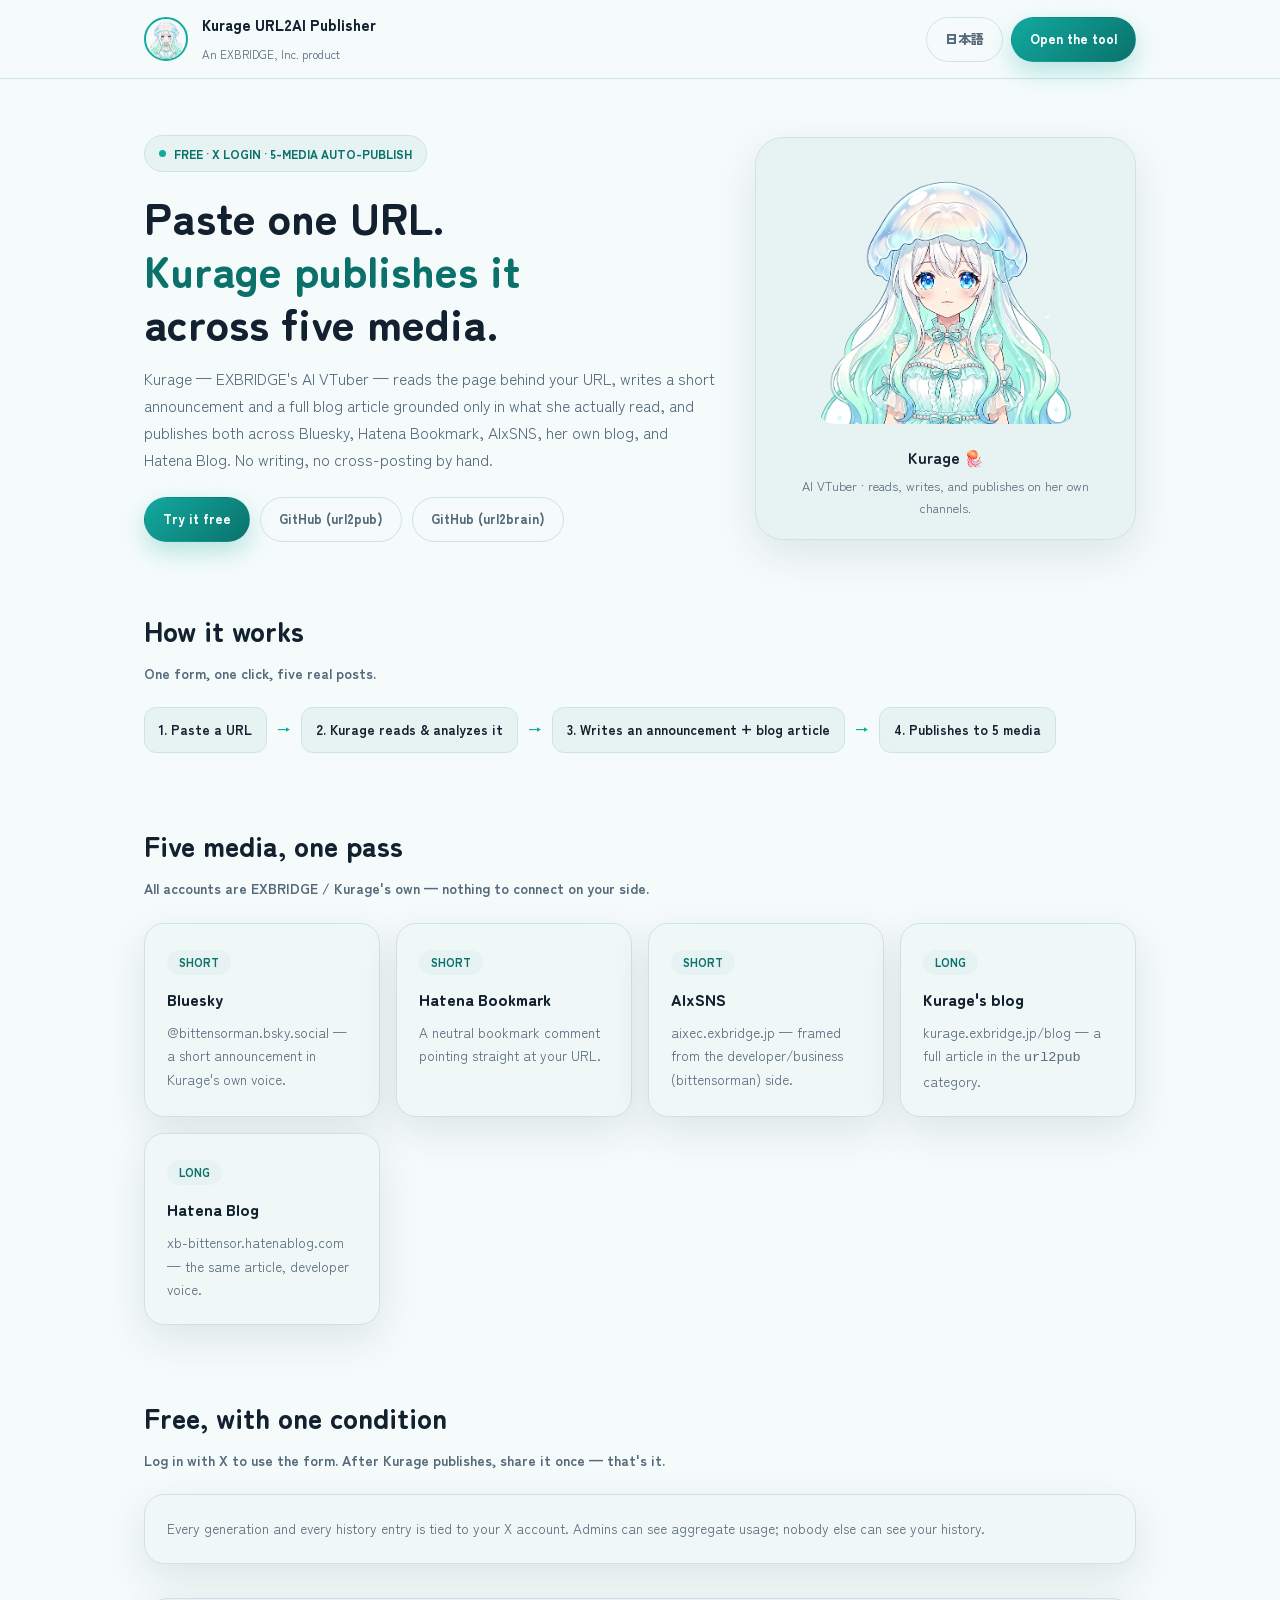
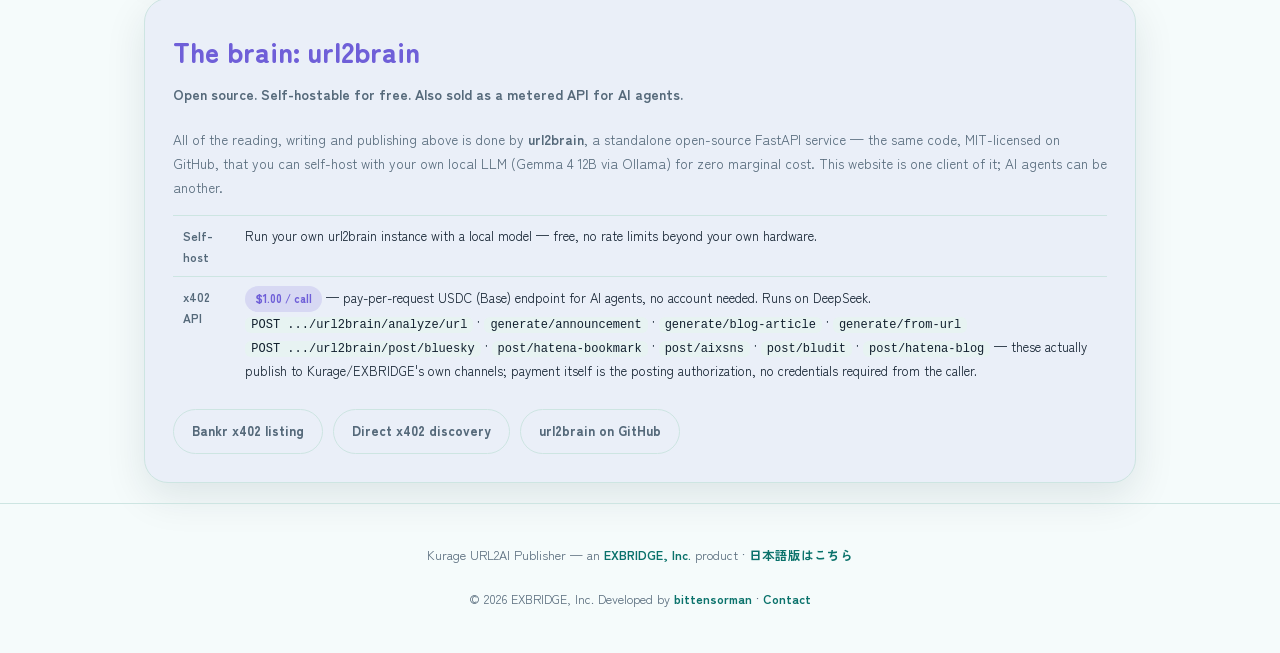
==== public/index.html @ a33895b3 "url2pub: index.phpをurl2pub.phpに改名し、index.html/url2pub.htmlをプロジェクト説明ページに アプリ本体(旧index.php)をurl2pub.ph" ====
<!doctype html>
<html lang="en">
<head>
<meta charset="utf-8">
<meta name="viewport" content="width=device-width, initial-scale=1">
<title>Kurage URL2AI Publisher — Kurage reads a URL and publishes it across 5 media</title>
<meta name="description" content="Paste one URL. Kurage, an AI VTuber, reads it, writes an announcement and a blog article, and auto-publishes them across 5 media — Bluesky, Hatena Bookmark, AIxSNS, Kurage's blog, Hatena Blog. Free with X login. The brain behind it, url2brain, is open source and also sold as a $1/call x402 API for AI agents.">
<meta name="robots" content="index,follow">
<meta name="author" content="EXBRIDGE, Inc.">
<link rel="canonical" href="https://url2ai.exbridge.jp/">
<link rel="alternate" hreflang="ja" href="https://url2ai.exbridge.jp/url2pub.html">
<link rel="icon" href="assets/kurage_avatar_square.png" type="image/png">
<meta property="og:type" content="website">
<meta property="og:site_name" content="Kurage URL2AI Publisher">
<meta property="og:title" content="Kurage URL2AI Publisher — one URL in, five media out">
<meta property="og:description" content="Kurage reads a URL, writes an announcement and a blog article, and auto-publishes across Bluesky, Hatena Bookmark, AIxSNS, her own blog, and Hatena Blog.">
<meta property="og:url" content="https://url2ai.exbridge.jp/">
<meta property="og:image" content="https://url2ai.exbridge.jp/assets/ogp.png">
<meta property="og:image:width" content="1200">
<meta property="og:image:height" content="630">
<meta property="og:locale" content="en_US">
<meta name="twitter:card" content="summary_large_image">
<meta name="twitter:title" content="Kurage URL2AI Publisher">
<meta name="twitter:description" content="One URL in, five media out — written and published by Kurage.">
<meta name="twitter:image" content="https://url2ai.exbridge.jp/assets/ogp.png">
<script type="application/ld+json">
{
  "@context": "https://schema.org",
  "@type": "WebApplication",
  "name": "Kurage URL2AI Publisher",
  "url": "https://url2ai.exbridge.jp/",
  "applicationCategory": "BusinessApplication",
  "operatingSystem": "Web",
  "description": "Paste a URL and get an AI-written announcement and blog article, auto-published across 5 media.",
  "offers": { "@type": "Offer", "price": "0", "priceCurrency": "USD" },
  "provider": { "@type": "Organization", "name": "EXBRIDGE, Inc.", "url": "https://exbridge.jp/" }
}
</script>
<link rel="preconnect" href="https://fonts.googleapis.com">
<link rel="preconnect" href="https://fonts.gstatic.com" crossorigin>
<link href="https://fonts.googleapis.com/css2?family=Zen+Maru+Gothic:wght@500;700;900&family=Zen+Kaku+Gothic+New:wght@400;500;700&display=swap" rel="stylesheet">
<style>
:root {
  --abyss: #12202f; --abyss-soft: #55697a; --foam: #f5fbfb; --panel: #e7f3f2;
  --panel-line: #cde5e2; --teal: #12a99f; --teal-deep: #0a726b; --violet: #6f5fd8;
  --shadow: 0 14px 40px rgba(10, 40, 45, .10);
}
@media (prefers-color-scheme: dark) {
  :root { --abyss: #eaf3f3; --abyss-soft: #9fb3ba; --foam: #0c1720; --panel: #12242a;
    --panel-line: #1f3a3f; --teal: #2bd4c6; --teal-deep: #1c9e93; --violet: #9186ea;
    --shadow: 0 14px 40px rgba(0,0,0,.38); }
}
:root[data-theme="dark"] { --abyss: #eaf3f3; --abyss-soft: #9fb3ba; --foam: #0c1720; --panel: #12242a;
  --panel-line: #1f3a3f; --teal: #2bd4c6; --teal-deep: #1c9e93; --violet: #9186ea; --shadow: 0 14px 40px rgba(0,0,0,.38); }
:root[data-theme="light"] { --abyss: #12202f; --abyss-soft: #55697a; --foam: #f5fbfb; --panel: #e7f3f2;
  --panel-line: #cde5e2; --teal: #12a99f; --teal-deep: #0a726b; --violet: #6f5fd8; --shadow: 0 14px 40px rgba(10,40,45,.10); }
* { box-sizing: border-box; margin: 0; padding: 0; }
html { scroll-behavior: smooth; }
body { color: var(--abyss); font-family: "Zen Kaku Gothic New", -apple-system, "Segoe UI", sans-serif;
  background: var(--foam); min-height: 100vh; line-height: 1.75; }
a { color: var(--teal-deep); text-decoration: none; }
a:hover { color: var(--teal); }
h1, h2, h3, .display { font-family: "Zen Maru Gothic", "Zen Kaku Gothic New", sans-serif; text-wrap: balance; }
img { max-width: 100%; }
.wrap { max-width: 1040px; margin: 0 auto; padding: 0 24px; }
header.site { position: sticky; top: 0; z-index: 40; background: color-mix(in srgb, var(--foam) 88%, transparent);
  backdrop-filter: blur(16px); border-bottom: 1px solid var(--panel-line); }
header.site .wrap { display: flex; align-items: center; gap: 16px; padding: 12px 24px; }
.hbrand { display: flex; gap: 14px; align-items: center; }
.avatar-ring { width: 44px; height: 44px; border-radius: 50%; overflow: hidden; border: 2px solid var(--teal); flex-shrink: 0; }
.avatar-ring img { width: 100%; height: 100%; object-fit: cover; object-position: 50% 15%; }
.hbrand strong { font-size: 15px; font-weight: 900; display: block; }
.hbrand span { font-size: 11.5px; color: var(--abyss-soft); }
.hnav { display: flex; gap: 8px; align-items: center; margin-left: auto; }
.btn { border-radius: 999px; padding: 10px 18px; font-weight: 900; font-size: 13px; display: inline-flex;
  align-items: center; gap: 7px; border: 1.5px solid transparent; cursor: pointer; }
.btn-primary { background: linear-gradient(135deg, var(--teal), var(--teal-deep)); color: #fff;
  box-shadow: 0 10px 24px rgba(18,169,159,.28); }
.btn-ghost { background: transparent; border-color: var(--panel-line); color: var(--abyss-soft); }
.hero { padding: 56px 0 30px; display: grid; grid-template-columns: 1.2fr .8fr; gap: 40px; align-items: center; }
.eyebrow { display: inline-flex; align-items: center; gap: 8px; background: var(--panel); border: 1.5px solid var(--panel-line);
  border-radius: 999px; padding: 7px 14px; font-size: 12px; font-weight: 900; color: var(--teal-deep); margin-bottom: 18px; }
.dot { width: 7px; height: 7px; border-radius: 50%; background: var(--teal); animation: pulse 2s infinite; }
@keyframes pulse { 0%,100% { opacity: 1; transform: scale(1);} 50% { opacity: .5; transform: scale(.8);} }
h1 { font-size: clamp(28px, 4.2vw, 44px); font-weight: 900; line-height: 1.2; margin-bottom: 16px; }
h1 em { font-style: normal; color: var(--teal-deep); }
.lead { font-size: 15.5px; color: var(--abyss-soft); max-width: 600px; margin-bottom: 24px; }
.cta-row { display: flex; gap: 10px; flex-wrap: wrap; }
.hero-avatar { background: var(--panel); border: 1.5px solid var(--panel-line); border-radius: 28px;
  padding: 26px 22px 20px; text-align: center; box-shadow: var(--shadow); }
.hero-avatar img { height: 260px; width: auto; border-radius: 20px; }
.hero-avatar h2 { font-size: 16px; margin: 12px 0 4px; }
.hero-avatar p { font-size: 12.5px; color: var(--abyss-soft); }
section { padding: 34px 0; }
section > h2 { font-size: clamp(21px, 3vw, 28px); font-weight: 900; margin-bottom: 6px; }
section > .sub { color: var(--abyss-soft); font-size: 14px; font-weight: 700; margin-bottom: 22px; }
.grid { display: grid; grid-template-columns: repeat(auto-fit, minmax(230px, 1fr)); gap: 16px; }
.card { background: color-mix(in srgb, var(--foam) 60%, var(--panel) 40%); border: 1.5px solid var(--panel-line);
  border-radius: 20px; padding: 22px; box-shadow: var(--shadow); }
.card .tag { display: inline-block; background: var(--panel); color: var(--teal-deep); border-radius: 999px;
  padding: 3px 12px; font-size: 11px; font-weight: 900; margin-bottom: 10px; }
.card h3 { font-size: 16px; font-weight: 900; margin-bottom: 8px; }
.card p { font-size: 13.5px; color: var(--abyss-soft); }
.flow { display: flex; flex-wrap: wrap; gap: 10px; align-items: center; font-size: 13.5px; font-weight: 700; }
.flow .step { background: var(--panel); border: 1.5px solid var(--panel-line); border-radius: 12px; padding: 10px 14px; }
.flow .arrow { color: var(--teal); font-weight: 900; }
.brain { background: color-mix(in srgb, var(--violet) 8%, var(--foam)); border: 1.5px solid var(--panel-line);
  border-radius: 24px; padding: 28px; box-shadow: var(--shadow); }
.brain h2 { color: var(--violet); }
.brain table { width: 100%; border-collapse: collapse; margin-top: 16px; font-size: 13px; }
.brain th, .brain td { text-align: left; padding: 9px 10px; border-top: 1px solid var(--panel-line); vertical-align: top; }
.brain th { color: var(--abyss-soft); font-weight: 700; font-size: 12px; }
.brain code { font-family: ui-monospace, SFMono-Regular, Menlo, monospace; font-size: 12px; background: var(--panel);
  padding: 1px 6px; border-radius: 6px; }
.pill { display: inline-block; font-size: 11px; font-weight: 900; padding: 3px 10px; border-radius: 999px; }
.pill.free { background: color-mix(in srgb, var(--teal) 16%, transparent); color: var(--teal-deep); }
.pill.paid { background: color-mix(in srgb, var(--violet) 16%, transparent); color: var(--violet); }
footer.site { text-align: center; color: var(--abyss-soft); font-size: 12.5px; padding: 40px 20px 46px;
  border-top: 1px solid var(--panel-line); margin-top: 20px; }
footer.site a { color: var(--teal-deep); font-weight: 700; }
@media (max-width: 760px) {
  .hero { grid-template-columns: 1fr; padding-top: 30px; }
  .hero-avatar img { height: 200px; }
}
</style>
</head>
<body>

<header class="site"><div class="wrap">
  <div class="hbrand">
    <div class="avatar-ring"><img src="assets/kurage_avatar_square.webp" alt="Kurage"></div>
    <div><strong>Kurage URL2AI Publisher</strong><span>An EXBRIDGE, Inc. product</span></div>
  </div>
  <nav class="hnav">
    <a class="btn btn-ghost" href="url2pub.html">日本語</a>
    <a class="btn btn-primary" href="url2pub.php">Open the tool</a>
  </nav>
</div></header>

<div class="wrap">
  <div class="hero">
    <div>
      <span class="eyebrow"><span class="dot"></span>FREE · X LOGIN · 5-MEDIA AUTO-PUBLISH</span>
      <h1>Paste one URL. <em>Kurage publishes it</em> across five media.</h1>
      <p class="lead">
        Kurage — EXBRIDGE's AI VTuber — reads the page behind your URL, writes a short
        announcement and a full blog article grounded only in what she actually read, and
        publishes both across Bluesky, Hatena Bookmark, AIxSNS, her own blog, and Hatena Blog.
        No writing, no cross-posting by hand.
      </p>
      <div class="cta-row">
        <a class="btn btn-primary" href="url2pub.php">Try it free</a>
        <a class="btn btn-ghost" href="https://github.com/katsushi2441/url2pub" target="_blank" rel="noopener">GitHub (url2pub)</a>
        <a class="btn btn-ghost" href="https://github.com/katsushi2441/url2brain" target="_blank" rel="noopener">GitHub (url2brain)</a>
      </div>
    </div>
    <div class="hero-avatar">
      <img src="assets/kurage_avatar_square.webp" alt="Kurage — jellyfish AI VTuber">
      <h2>Kurage 🪼</h2>
      <p>AI VTuber · reads, writes, and publishes on her own channels.</p>
    </div>
  </div>

  <section>
    <h2>How it works</h2>
    <p class="sub">One form, one click, five real posts.</p>
    <div class="flow">
      <span class="step">1. Paste a URL</span><span class="arrow">→</span>
      <span class="step">2. Kurage reads &amp; analyzes it</span><span class="arrow">→</span>
      <span class="step">3. Writes an announcement + blog article</span><span class="arrow">→</span>
      <span class="step">4. Publishes to 5 media</span>
    </div>
  </section>

  <section>
    <h2>Five media, one pass</h2>
    <p class="sub">All accounts are EXBRIDGE / Kurage's own — nothing to connect on your side.</p>
    <div class="grid">
      <div class="card"><span class="tag">SHORT</span><h3>Bluesky</h3><p>@bittensorman.bsky.social — a short announcement in Kurage's own voice.</p></div>
      <div class="card"><span class="tag">SHORT</span><h3>Hatena Bookmark</h3><p>A neutral bookmark comment pointing straight at your URL.</p></div>
      <div class="card"><span class="tag">SHORT</span><h3>AIxSNS</h3><p>aixec.exbridge.jp — framed from the developer/business (bittensorman) side.</p></div>
      <div class="card"><span class="tag">LONG</span><h3>Kurage's blog</h3><p>kurage.exbridge.jp/blog — a full article in the <code>url2pub</code> category.</p></div>
      <div class="card"><span class="tag">LONG</span><h3>Hatena Blog</h3><p>xb-bittensor.hatenablog.com — the same article, developer voice.</p></div>
    </div>
  </section>

  <section>
    <h2>Free, with one condition</h2>
    <p class="sub">Log in with X to use the form. After Kurage publishes, share it once — that's it.</p>
    <div class="card">
      <p>Every generation and every history entry is tied to your X account. Admins can see aggregate
      usage; nobody else can see your history.</p>
    </div>
  </section>

  <section class="brain">
    <h2>The brain: url2brain</h2>
    <p class="sub">Open source. Self-hostable for free. Also sold as a metered API for AI agents.</p>
    <p style="font-size:13.5px;color:var(--abyss-soft)">
      All of the reading, writing and publishing above is done by <strong>url2brain</strong>, a
      standalone open-source FastAPI service — the same code, MIT-licensed on GitHub, that you can
      self-host with your own local LLM (Gemma 4 12B via Ollama) for zero marginal cost. This
      website is one client of it; AI agents can be another.
    </p>
    <table>
      <tr><th>Self-host</th><td>Run your own url2brain instance with a local model — free, no rate limits beyond your own hardware.</td></tr>
      <tr><th>x402 API</th><td><span class="pill paid">$1.00 / call</span> — pay-per-request USDC (Base) endpoint for AI agents, no account needed. Runs on DeepSeek.
        <br><code>POST .../url2brain/analyze/url</code> · <code>generate/announcement</code> · <code>generate/blog-article</code> · <code>generate/from-url</code>
        <br><code>POST .../url2brain/post/bluesky</code> · <code>post/hatena-bookmark</code> · <code>post/aixsns</code> · <code>post/bludit</code> · <code>post/hatena-blog</code>
        — these actually publish to Kurage/EXBRIDGE's own channels; payment itself is the posting authorization, no credentials required from the caller.</td></tr>
    </table>
    <div class="cta-row" style="margin-top:18px">
      <a class="btn btn-ghost" href="https://x402.bankr.bot/0x444fadbd6e1fed0cfbf7613b6c9f91b9021eecbd/url2brain" target="_blank" rel="noopener">Bankr x402 listing</a>
      <a class="btn btn-ghost" href="https://bittensorman.xyz/.well-known/x402.json" target="_blank" rel="noopener">Direct x402 discovery</a>
      <a class="btn btn-ghost" href="https://github.com/katsushi2441/url2brain" target="_blank" rel="noopener">url2brain on GitHub</a>
    </div>
  </section>
</div>

<footer class="site"><div class="wrap">
  Kurage URL2AI Publisher — an <a href="https://exbridge.jp/">EXBRIDGE, Inc.</a> product ·
  <a href="url2pub.html">日本語版はこちら</a><br><br>
  &copy; <span id="y"></span> EXBRIDGE, Inc. Developed by <a href="https://x.com/xb_bittensor" target="_blank" rel="noopener">bittensorman</a> ·
  <a href="https://exbridge.jp/contact.php">Contact</a>
</div></footer>
<script>document.getElementById('y').textContent = new Date().getFullYear();</script>

</body>
</html>
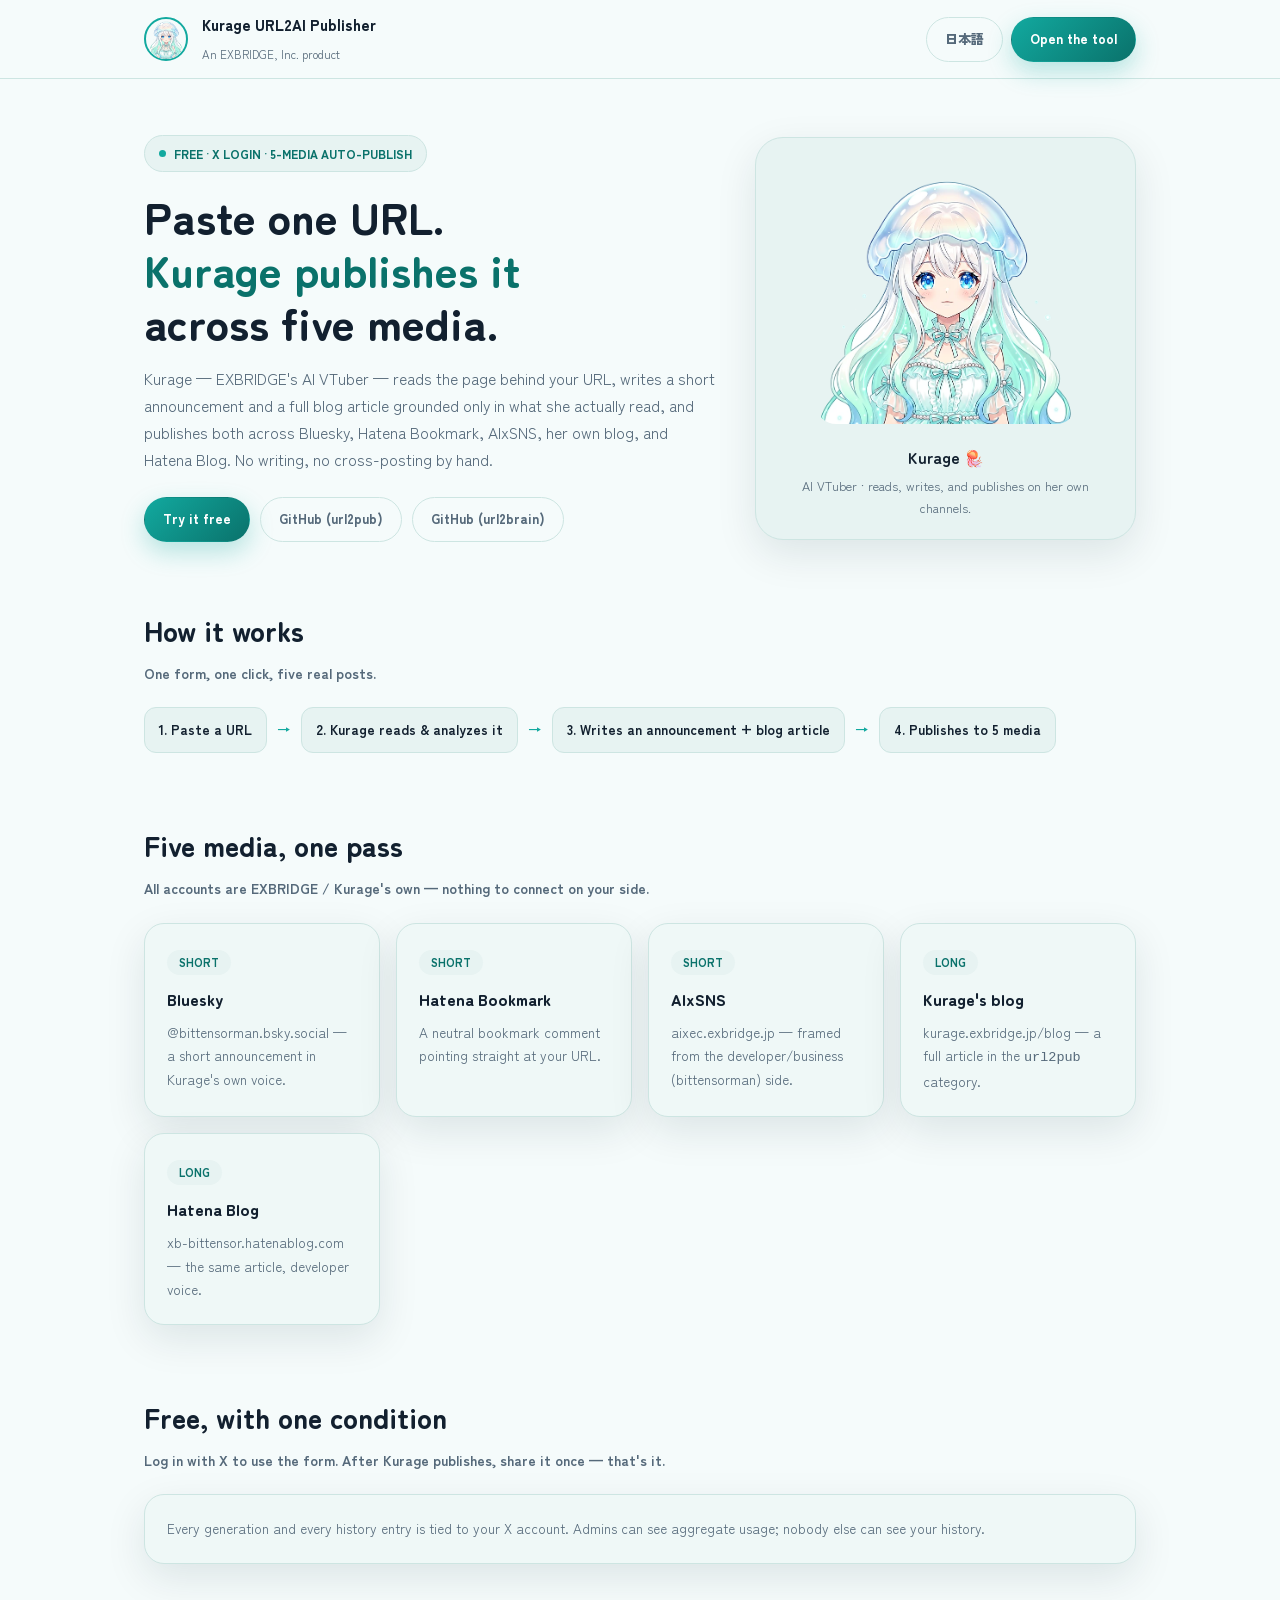
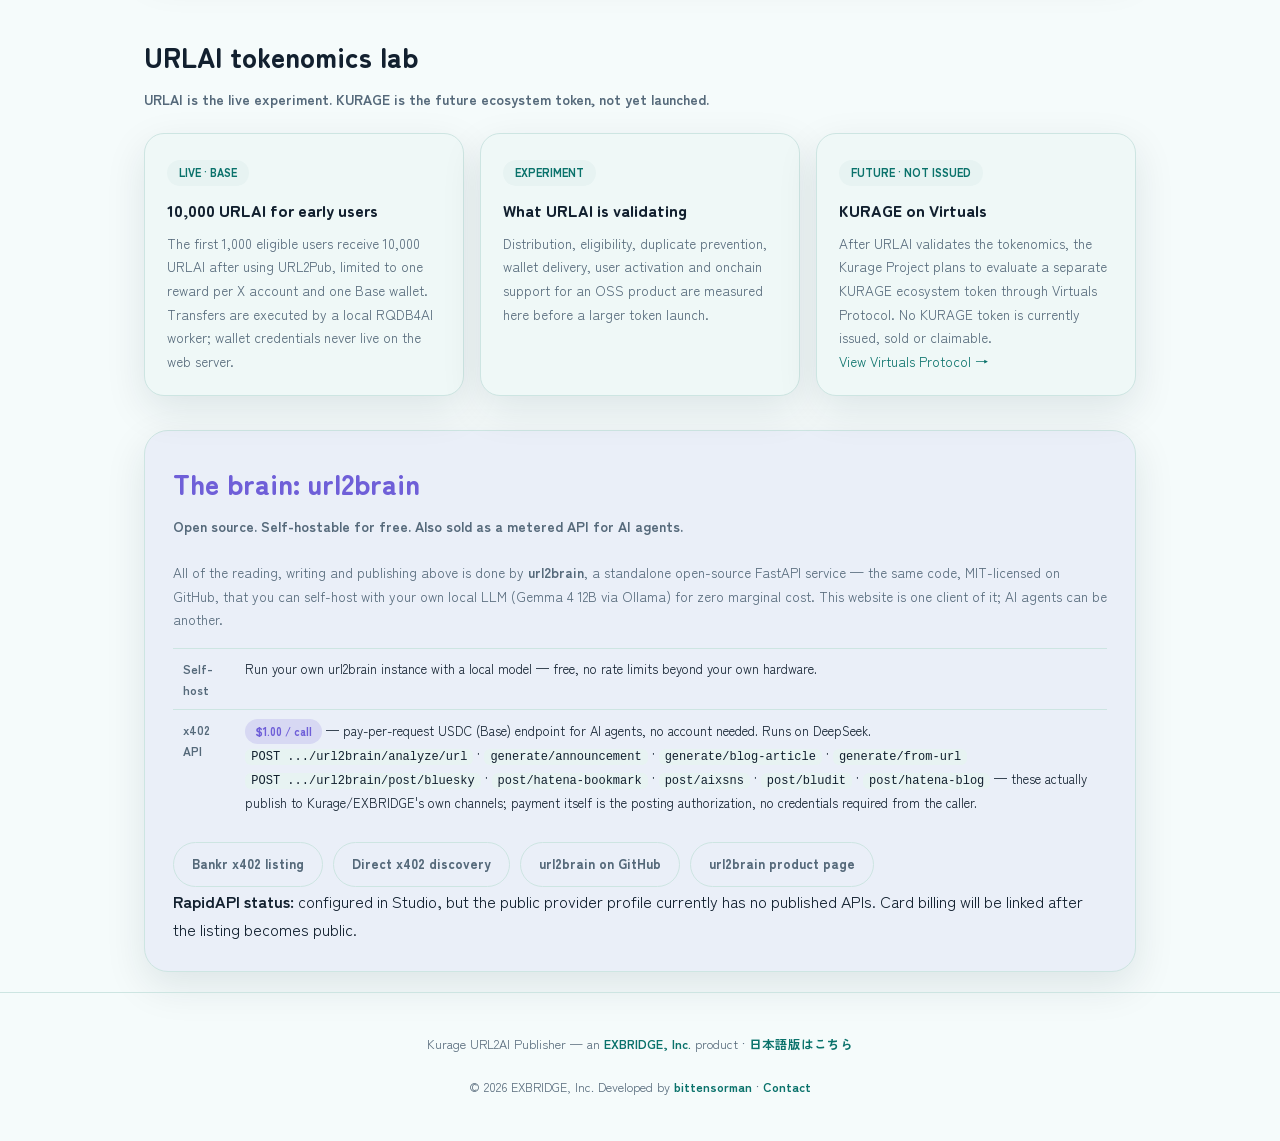
==== commit e5d8aaf4: "docs: explain URLAI experiment and brain access" ====
--- a/public/index.html
+++ b/public/index.html
@@ -123,6 +123,23 @@
   .hero-avatar img { height: 200px; }
 }
 </style>
+<!-- Google tag (gtag.js) -->
+<script async src="https://www.googletagmanager.com/gtag/js?id=G-BP0650KDFR"></script>
+<script>
+  window.dataLayer = window.dataLayer || [];
+  function gtag(){dataLayer.push(arguments);}
+  gtag('js', new Date());
+  gtag('config', 'G-BP0650KDFR');
+</script>
+<script>
+(function () {
+    var s = document.createElement('script');
+    s.src = 'https://aiknowledgecms.exbridge.jp/simpletrack.php'
+        + '?url=' + encodeURIComponent(location.href)
+        + '&ref=' + encodeURIComponent(document.referrer);
+    document.head.appendChild(s);
+})();
+</script>
 </head>
 <body>
 
@@ -133,7 +150,7 @@
   </div>
   <nav class="hnav">
     <a class="btn btn-ghost" href="url2pub.html">日本語</a>
-    <a class="btn btn-primary" href="url2pub.php">Open the tool</a>
+    <a class="btn btn-primary" href="url2pub.php?lang=en">Open the tool</a>
   </nav>
 </div></header>
 
@@ -149,7 +166,7 @@
         No writing, no cross-posting by hand.
       </p>
       <div class="cta-row">
-        <a class="btn btn-primary" href="url2pub.php">Try it free</a>
+        <a class="btn btn-primary" href="url2pub.php?lang=en">Try it free</a>
         <a class="btn btn-ghost" href="https://github.com/katsushi2441/url2pub" target="_blank" rel="noopener">GitHub (url2pub)</a>
         <a class="btn btn-ghost" href="https://github.com/katsushi2441/url2brain" target="_blank" rel="noopener">GitHub (url2brain)</a>
       </div>
@@ -190,6 +207,34 @@
     <div class="card">
       <p>Every generation and every history entry is tied to your X account. Admins can see aggregate
       usage; nobody else can see your history.</p>
+    </div>
+  </section>
+
+  <section>
+    <h2>URLAI tokenomics lab</h2>
+    <p class="sub">URLAI is the live experiment. KURAGE is the future ecosystem token, not yet launched.</p>
+    <div class="grid">
+      <div class="card">
+        <span class="tag">LIVE · BASE</span>
+        <h3>10,000 URLAI for early users</h3>
+        <p>The first 1,000 eligible users receive 10,000 URLAI after using URL2Pub, limited to
+        one reward per X account and one Base wallet. Transfers are executed by a local
+        RQDB4AI worker; wallet credentials never live on the web server.</p>
+      </div>
+      <div class="card">
+        <span class="tag">EXPERIMENT</span>
+        <h3>What URLAI is validating</h3>
+        <p>Distribution, eligibility, duplicate prevention, wallet delivery, user activation and
+        onchain support for an OSS product are measured here before a larger token launch.</p>
+      </div>
+      <div class="card">
+        <span class="tag">FUTURE · NOT ISSUED</span>
+        <h3>KURAGE on Virtuals</h3>
+        <p>After URLAI validates the tokenomics, the Kurage Project plans to evaluate a separate
+        KURAGE ecosystem token through Virtuals Protocol. No KURAGE token is currently issued,
+        sold or claimable.</p>
+        <p><a href="https://app.virtuals.io/create" target="_blank" rel="noopener">View Virtuals Protocol →</a></p>
+      </div>
     </div>
   </section>
 
@@ -213,7 +258,10 @@
       <a class="btn btn-ghost" href="https://x402.bankr.bot/0x444fadbd6e1fed0cfbf7613b6c9f91b9021eecbd/url2brain" target="_blank" rel="noopener">Bankr x402 listing</a>
       <a class="btn btn-ghost" href="https://bittensorman.xyz/.well-known/x402.json" target="_blank" rel="noopener">Direct x402 discovery</a>
       <a class="btn btn-ghost" href="https://github.com/katsushi2441/url2brain" target="_blank" rel="noopener">url2brain on GitHub</a>
-    </div>
+      <a class="btn btn-ghost" href="https://url2brain.exbridge.jp/" target="_blank" rel="noopener">url2brain product page</a>
+    </div>
+    <p class="note"><strong>RapidAPI status:</strong> configured in Studio, but the public provider
+    profile currently has no published APIs. Card billing will be linked after the listing becomes public.</p>
   </section>
 </div>
 
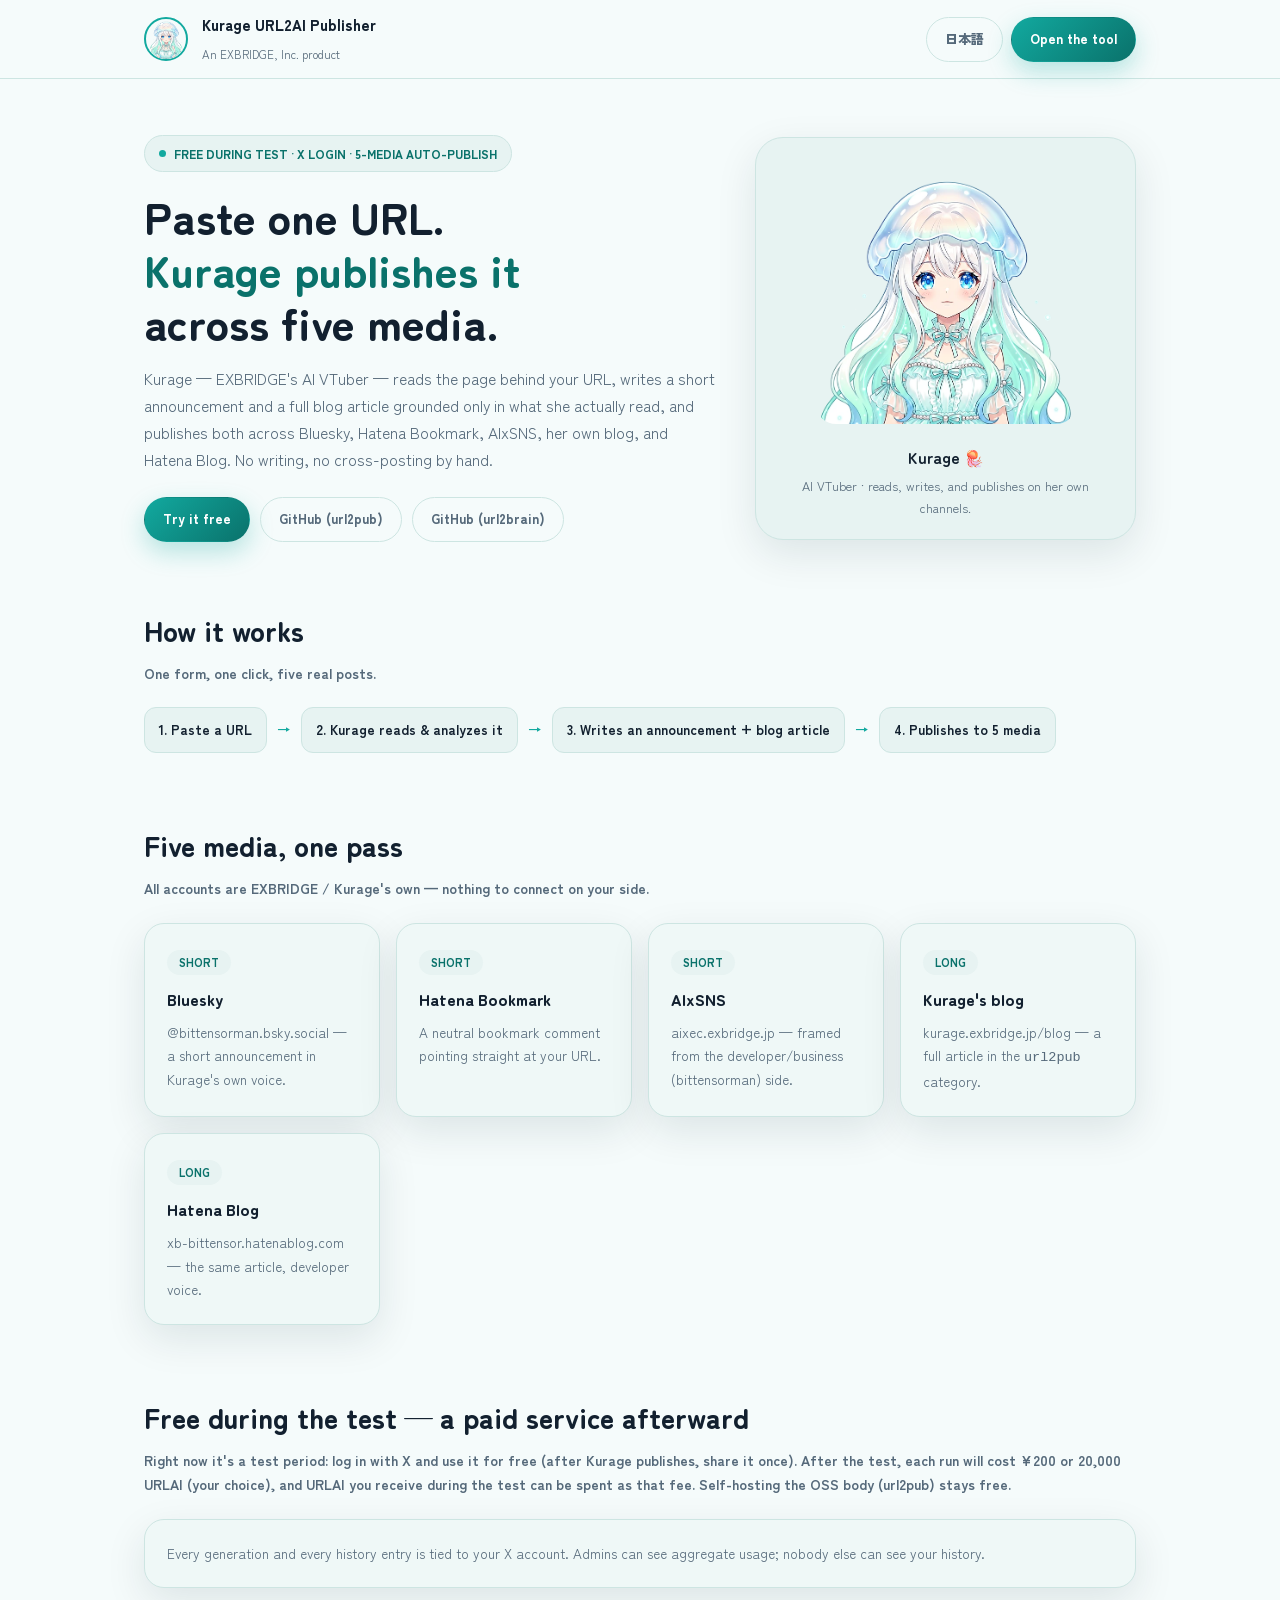
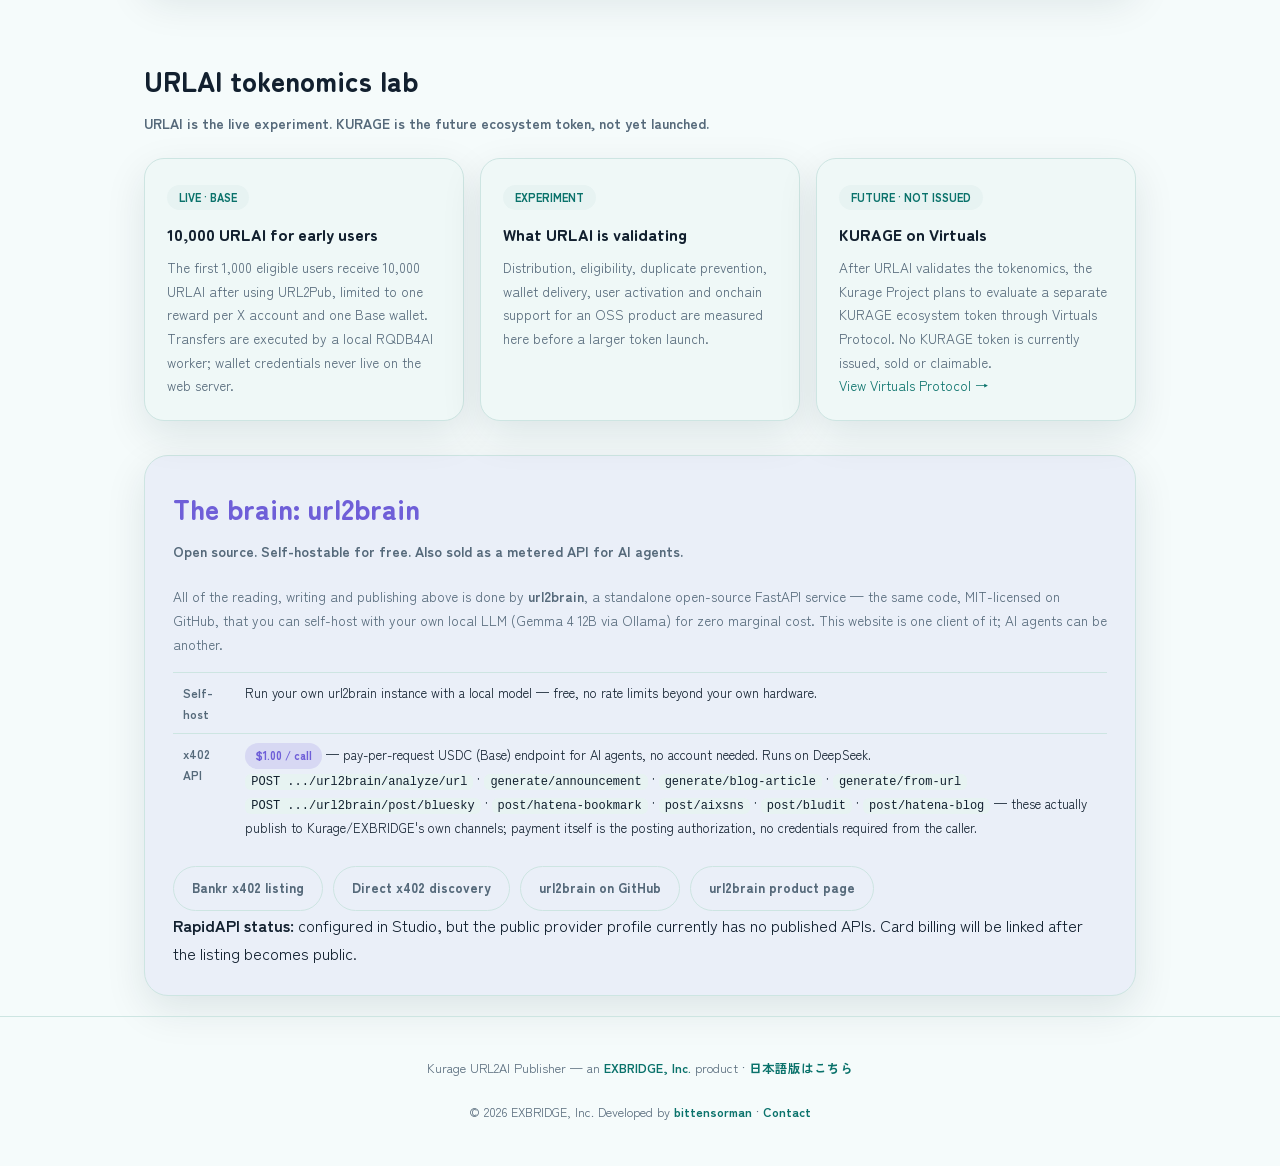
==== commit 4059e0a4: "fix: Publisher is a paid service (200 yen / 20,000 URLAI), not a free app Kurage URL2AI Publisher wa" ====
--- a/public/index.html
+++ b/public/index.html
@@ -157,7 +157,7 @@
 <div class="wrap">
   <div class="hero">
     <div>
-      <span class="eyebrow"><span class="dot"></span>FREE · X LOGIN · 5-MEDIA AUTO-PUBLISH</span>
+      <span class="eyebrow"><span class="dot"></span>FREE DURING TEST · X LOGIN · 5-MEDIA AUTO-PUBLISH</span>
       <h1>Paste one URL. <em>Kurage publishes it</em> across five media.</h1>
       <p class="lead">
         Kurage — EXBRIDGE's AI VTuber — reads the page behind your URL, writes a short
@@ -202,8 +202,8 @@
   </section>
 
   <section>
-    <h2>Free, with one condition</h2>
-    <p class="sub">Log in with X to use the form. After Kurage publishes, share it once — that's it.</p>
+    <h2>Free during the test — a paid service afterward</h2>
+    <p class="sub">Right now it's a test period: log in with X and use it for free (after Kurage publishes, share it once). After the test, each run will cost <strong>¥200 or 20,000 URLAI (your choice)</strong>, and URLAI you receive during the test can be spent as that fee. Self-hosting the OSS body (url2pub) stays free.</p>
     <div class="card">
       <p>Every generation and every history entry is tied to your X account. Admins can see aggregate
       usage; nobody else can see your history.</p>
